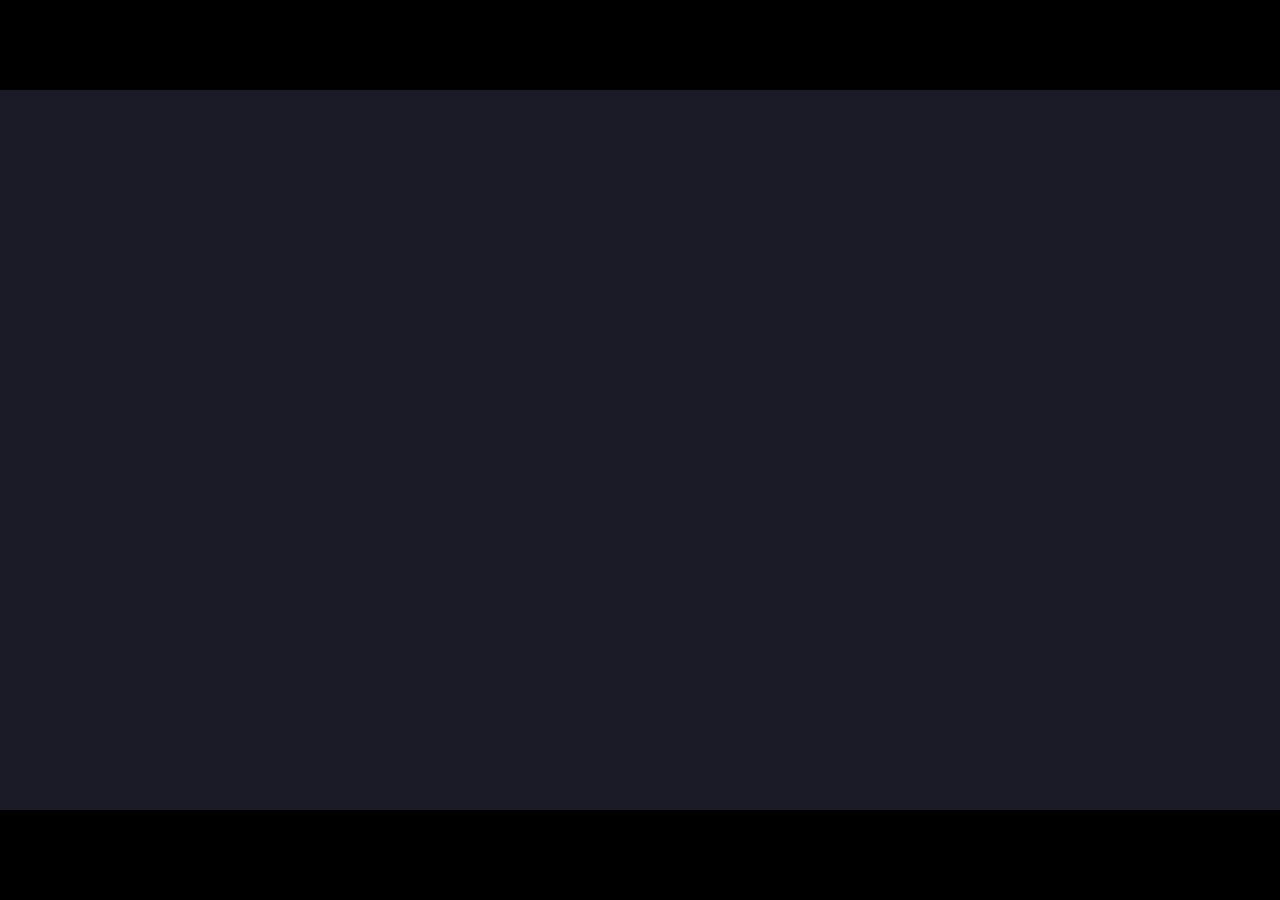
==== docs/presentation-v3/index.html @ f30a3a50 "feat(ppt-v3): slides 1-4 hook section" ====
<!DOCTYPE html>
<html lang="ko">
<head>
<meta charset="UTF-8">
<meta name="viewport" content="width=device-width, initial-scale=1.0">
<title>HOMIE — 사람의 말을 알아듣고 손을 쓰는 협동로봇</title>
<link rel="stylesheet" href="assets/fonts.css">
<link rel="stylesheet" href="assets/base.css">
<link rel="stylesheet" href="assets/animations/animations.css">
<link rel="stylesheet" href="assets/themes/tokyo-night.css">
<link rel="stylesheet" href="assets/overrides.css">
<script src="https://unpkg.com/lucide@0.469.0/dist/umd/lucide.min.js"
        integrity="sha384-hJnF5AwidE18GSWTAGHv3ByzzvfNZ1Tcx5y1UUV3WkauuMCEzBJBMSwSt/PUPXnM"
        crossorigin="anonymous"></script>
</head>
<body class="theme-tokyo-night tpl-presenter-mode-reveal">

<div class="deck">

  <!-- Slide 1 — 표지 -->
  <section class="slide" data-slide="1">
    <header class="slide-head">
      <p class="kicker">DOOSAN ROBOTICS BOOTCAMP · ROKEY · B-2 TEAM</p>
      <h2 class="h2">사람의 말을 알아듣고 손을 쓰는 협동로봇</h2>
    </header>
    <div class="slide-body cover">
      <img class="cover-hero" src="assets/media/cover-hero.png" alt="HOMIE 로봇 시연">
      <div class="cover-meta">
        <p class="name">HOMIE</p>
        <p class="tag">Helping Out! Making It Easy!</p>
        <div class="kw">
          <span class="pill">음성 인식</span>
          <span class="pill">멀티모달 AI</span>
          <span class="pill">ROS 2</span>
          <span class="pill">행동 트리</span>
          <span class="pill">분산 시스템</span>
        </div>
        <div class="cover-tech">
          <img src="https://cdn.simpleicons.org/ros/22A7F0" alt="ROS">
          <img src="https://cdn.simpleicons.org/python/3776AB" alt="Python">
          <img src="https://cdn.simpleicons.org/openai/10A37F" alt="OpenAI">
          <img src="https://cdn.simpleicons.org/docker/2496ED" alt="Docker">
          <img src="https://cdn.simpleicons.org/mysql/4479A1" alt="MySQL">
          <img src="https://cdn.simpleicons.org/pytorch/EE4C2C" alt="PyTorch">
        </div>
      </div>
    </div>
    <aside class="notes">표지. 한 마디 음성으로 작업이 완결되는 시스템.</aside>
  </section>

  <!-- Slide 2 — 시연 영상 -->
  <section class="slide" data-slide="2">
    <header class="slide-head">
      <p class="kicker">SECTION 01 · DEMO</p>
      <h2 class="h2">시연 영상</h2>
    </header>
    <div class="slide-body demo-main">
      <iframe class="demo-video"
        src="https://www.youtube.com/embed/n7uikEVqS7M"
        title="HOMIE 시연 영상"
        allow="accelerometer; autoplay; clipboard-write; encrypted-media; gyroscope; picture-in-picture; web-share"
        referrerpolicy="strict-origin-when-cross-origin"
        allowfullscreen></iframe>
      <div class="flow-vertical">
        <div class="flow-step"><span class="n">01</span><span>"왓썹 호미" 호출어 감지</span></div>
        <div class="flow-step"><span class="n">02</span><span>5초 녹음 → Whisper STT</span></div>
        <div class="flow-step"><span class="n">03</span><span>GPT-4o 명령 분해 → JSON</span></div>
        <div class="flow-step"><span class="n">04</span><span>행동 트리 탐색 → 발견 → 접근</span></div>
        <div class="flow-step"><span class="n">05</span><span>VLM + PCA 잡는 자세 결정</span></div>
        <div class="flow-step"><span class="n">06</span><span>m0609 + RG2 집기 → 완료</span></div>
      </div>
    </div>
    <aside class="notes">영상 재생 전 간단히 6단계 흐름 설명.</aside>
  </section>

  <!-- Slide 3 — 6가지 실제 동작 -->
  <section class="slide" data-slide="3">
    <header class="slide-head">
      <p class="kicker">SECTION 01 · ACTION CATALOG</p>
      <h2 class="h2">6가지 실제 동작 — 사과·후추통 데모</h2>
    </header>
    <div class="slide-body demo-grid">
      <div class="cell"><img src="assets/media/demo-apple-find.gif" alt="사과 탐색"><span class="lbl">Find</span></div>
      <div class="cell"><img src="assets/media/demo-apple-pick.gif" alt="사과 집기"><span class="lbl">Pick</span></div>
      <div class="cell"><img src="assets/media/demo-apple-trash.gif" alt="사과 버리기"><span class="lbl">Trash</span></div>
      <div class="cell"><img src="assets/media/demo-shaker-pick.gif" alt="후추통 집기"><span class="lbl">Pick (shaker)</span></div>
      <div class="cell"><img src="assets/media/demo-shaker-shake.gif" alt="후추통 흔들기"><span class="lbl">Shake</span></div>
      <div class="cell"><img src="assets/media/demo-shaker-pour.gif" alt="후추통 붓기"><span class="lbl">Pour</span></div>
    </div>
    <aside class="notes">GIF 6개. 사과(find/pick/trash) + 후추통(pick/shake/pour).</aside>
  </section>

  <!-- Slide 4 — 핵심 수치 -->
  <section class="slide" data-slide="4">
    <header class="slide-head">
      <p class="kicker">SECTION 01 · KEY METRICS</p>
      <h2 class="h2">2주 만에 완성한 동작 가능한 시스템</h2>
    </header>
    <div class="slide-body metric-grid">
      <div class="metric-card">
        <span class="value">99.0%</span>
        <span class="label">YOLO11s mAP@50</span>
      </div>
      <div class="metric-card">
        <span class="value">96.8%</span>
        <span class="label">F1 Score</span>
      </div>
      <div class="metric-card">
        <span class="value">7</span>
        <span class="label">ROS 2 노드 (통합 후)</span>
      </div>
      <div class="metric-card">
        <span class="value">2주</span>
        <span class="label">설계→구현→시연</span>
      </div>
    </div>
    <aside class="notes">숫자로 먼저 임팩트를 준 뒤 기술 설명으로 넘어간다.</aside>
  </section>
---- docs/presentation-v3/assets/fonts.css ----
/* html-ppt :: shared webfonts */
@import url('https://fonts.googleapis.com/css2?family=Inter:wght@200;300;400;500;600;700;800;900&display=swap');
@import url('https://fonts.googleapis.com/css2?family=Noto+Sans+SC:wght@200;300;400;500;600;700;900&display=swap');
@import url('https://fonts.googleapis.com/css2?family=Noto+Serif+SC:wght@300;400;600;700&display=swap');
@import url('https://fonts.googleapis.com/css2?family=JetBrains+Mono:wght@400;500;700&display=swap');
@import url('https://fonts.googleapis.com/css2?family=Playfair+Display:ital,wght@0,400;0,600;0,800;1,400&display=swap');
@import url('https://fonts.googleapis.com/css2?family=Space+Grotesk:wght@300;400;500;600;700&display=swap');
@import url('https://fonts.googleapis.com/css2?family=IBM+Plex+Mono:wght@300;400;500;700&display=swap');
@import url('https://fonts.googleapis.com/css2?family=Archivo+Black&display=swap');
---- docs/presentation-v3/assets/base.css ----
/* html-ppt :: base.css — reset + shared tokens + layout primitives */
/* Default tokens. Themes in assets/themes/*.css override the :root block. */
:root {
  --bg: #ffffff;
  --bg-soft: #f7f7f8;
  --surface: #ffffff;
  --surface-2: #f2f2f4;
  --border: rgba(0,0,0,.08);
  --border-strong: rgba(0,0,0,.16);
  --text-1: #111216;
  --text-2: #55596a;
  --text-3: #8a8f9e;
  --accent: #3b6cff;
  --accent-2: #7a5cff;
  --accent-3: #ff5c8a;
  --good: #1aaf6c;
  --warn: #f5a524;
  --bad:  #e0445a;
  --grad: linear-gradient(135deg,#3b6cff,#7a5cff 55%,#ff5c8a);
  --grad-soft: linear-gradient(135deg,#eef2ff,#f5ecff 55%,#ffeef5);
  --radius: 18px;
  --radius-sm: 12px;
  --radius-lg: 26px;
  --shadow: 0 10px 30px rgba(18,24,40,.08), 0 2px 6px rgba(18,24,40,.04);
  --shadow-lg: 0 24px 60px rgba(18,24,40,.14), 0 6px 16px rgba(18,24,40,.06);
  --font-sans: 'Inter','Noto Sans SC',-apple-system,BlinkMacSystemFont,Helvetica,Arial,sans-serif;
  --font-serif: 'Playfair Display','Noto Serif SC',Georgia,serif;
  --font-mono: 'JetBrains Mono','IBM Plex Mono',SFMono-Regular,Menlo,monospace;
  --font-display: var(--font-sans);
  --letter-tight: -.03em;
  --letter-normal: -.01em;
  --ease: cubic-bezier(.4,0,.2,1);
}

*,*::before,*::after{box-sizing:border-box}
html,body{margin:0;padding:0;background:var(--bg);color:var(--text-1);
  font-family:var(--font-sans);font-weight:400;line-height:1.6;
  -webkit-font-smoothing:antialiased;-moz-osx-font-smoothing:grayscale;
  letter-spacing:var(--letter-normal)}
img,svg,video{max-width:100%;display:block}
a{color:var(--accent);text-decoration:none}
a:hover{text-decoration:underline}
code,kbd,pre,samp{font-family:var(--font-mono)}

/* ================= SLIDE SYSTEM ================= */
.deck{position:relative;width:100vw;height:100vh;overflow:hidden;background:var(--bg)}
.slide{
  position:absolute;inset:0;
  display:flex;flex-direction:column;justify-content:center;
  padding:72px 96px;
  box-sizing:border-box;
  opacity:0;pointer-events:none;
  transition:opacity .5s var(--ease), transform .5s var(--ease);
  transform:translateX(30px);
  overflow:hidden;
}
.slide.is-active{opacity:1;pointer-events:auto;transform:translateX(0);z-index:2}
.slide.is-prev{transform:translateX(-30px)}

/* single-page standalone (used when a layout file is opened directly) */
body.single .slide{position:relative;width:100vw;height:100vh;opacity:1;transform:none;pointer-events:auto}

/* ================= TYPOGRAPHY ================= */
.eyebrow{font-size:13px;font-weight:500;letter-spacing:.16em;text-transform:uppercase;color:var(--text-3)}
.kicker{font-size:14px;font-weight:600;color:var(--accent);letter-spacing:.08em;text-transform:uppercase}
h1.title,.h1{font-family:var(--font-display);font-size:72px;line-height:1.05;font-weight:800;letter-spacing:var(--letter-tight);margin:0 0 18px;color:var(--text-1)}
h2.title,.h2{font-family:var(--font-display);font-size:54px;line-height:1.1;font-weight:700;letter-spacing:var(--letter-tight);margin:0 0 14px}
h3,.h3{font-size:32px;line-height:1.2;font-weight:600;letter-spacing:var(--letter-normal);margin:0 0 10px}
h4,.h4{font-size:22px;line-height:1.3;font-weight:600;margin:0 0 8px}
.lede{font-size:22px;line-height:1.55;color:var(--text-2);font-weight:300;max-width:62ch}
.dim{color:var(--text-2)}
.dim2{color:var(--text-3)}
.mono{font-family:var(--font-mono)}
.serif{font-family:var(--font-serif)}
.gradient-text{background:var(--grad);-webkit-background-clip:text;background-clip:text;-webkit-text-fill-color:transparent;color:transparent}

/* ================= LAYOUT PRIMITIVES ================= */
.stack>*+*{margin-top:14px}
.row{display:flex;gap:24px;align-items:center}
.row.wrap{flex-wrap:wrap}
.grid{display:grid;gap:24px}
.g2{grid-template-columns:repeat(2,1fr)}
.g3{grid-template-columns:repeat(3,1fr)}
.g4{grid-template-columns:repeat(4,1fr)}
.center{display:flex;align-items:center;justify-content:center;text-align:center}
.fill{flex:1}
.sp-t{padding-top:24px}.sp-b{padding-bottom:24px}
.mt-s{margin-top:8px}.mt-m{margin-top:18px}.mt-l{margin-top:32px}
.mb-s{margin-bottom:8px}.mb-m{margin-bottom:18px}.mb-l{margin-bottom:32px}

/* ================= CARDS ================= */
.card{background:var(--surface);border:1px solid var(--border);border-radius:var(--radius);
  padding:26px 28px;box-shadow:var(--shadow);position:relative;overflow:hidden}
.card-soft{background:var(--surface-2);border:1px solid var(--border)}
.card-outline{background:transparent;border:1.5px solid var(--border-strong);box-shadow:none}
.card-accent{background:var(--surface);border-top:3px solid var(--accent)}
.card-hover{transition:transform .3s var(--ease),box-shadow .3s var(--ease)}
.card-hover:hover{transform:translateY(-4px);box-shadow:var(--shadow-lg)}

.pill{display:inline-block;padding:4px 12px;border-radius:999px;font-size:12px;font-weight:500;
  background:var(--surface-2);color:var(--text-2);border:1px solid var(--border)}
.pill-accent{background:color-mix(in srgb,var(--accent) 12%,transparent);color:var(--accent);border-color:color-mix(in srgb,var(--accent) 28%,transparent)}

/* ================= BARS / DIVIDERS ================= */
.divider{height:1px;background:var(--border);width:100%}
.divider-accent{height:3px;width:72px;background:var(--accent);border-radius:2px}

/* ================= CHROME (header/footer/progress) ================= */
.deck-header{position:absolute;top:24px;left:40px;right:40px;display:flex;align-items:center;justify-content:space-between;
  font-size:12px;color:var(--text-3);letter-spacing:.12em;text-transform:uppercase;z-index:10;pointer-events:none}
.deck-footer{position:absolute;bottom:24px;left:40px;right:40px;display:flex;align-items:center;justify-content:space-between;
  font-size:12px;color:var(--text-3);z-index:10;pointer-events:none}
.slide-number::before{content:attr(data-current)}
.slide-number::after{content:" / " attr(data-total)}
.progress-bar{position:fixed;left:0;right:0;bottom:0;height:3px;background:transparent;z-index:20}
.progress-bar > span{display:block;height:100%;width:0;background:var(--accent);transition:width .3s var(--ease)}

/* ================= PRESENTER / OVERVIEW ================= */
.notes{display:none!important}
.notes-overlay{position:fixed;inset:auto 0 0 0;max-height:42vh;background:rgba(20,22,30,.95);color:#e8ebf4;
  padding:20px 32px;font-size:16px;line-height:1.6;border-top:1px solid rgba(255,255,255,.1);transform:translateY(100%);
  transition:transform .3s var(--ease);z-index:40;overflow:auto;font-family:var(--font-sans)}
.notes-overlay.open{transform:translateY(0)}
.overview{position:fixed;inset:0;background:rgba(10,12,18,.92);backdrop-filter:blur(12px);z-index:50;
  display:none;padding:40px;overflow:auto}
.overview.open{display:grid;grid-template-columns:repeat(4,1fr);gap:20px;align-content:start}
.overview .thumb{background:var(--surface);border:1px solid var(--border);border-radius:12px;
  aspect-ratio:16/9;overflow:hidden;cursor:pointer;position:relative;color:var(--text-1);padding:16px;
  font-size:11px;transition:transform .2s var(--ease)}
.overview .thumb:hover{transform:scale(1.04)}
.overview .thumb .n{position:absolute;top:8px;left:10px;font-weight:700;font-size:14px;color:var(--text-3)}
.overview .thumb .t{position:absolute;bottom:10px;left:14px;right:14px;font-weight:600;color:var(--text-1)}

/* ================= PRESENTER VIEW ================= */
/* Presenter view opens in a separate popup window (S key).
 * All presenter styles are self-contained in the popup HTML generated by runtime.js.
 * The audience window (this file) is NOT affected — it stays as normal deck view.
 * Only the .notes class below is needed to hide speaker notes from audience. */

/* ================= UTILITY ================= */
.hidden{display:none!important}
.nowrap{white-space:nowrap}
.tr{text-align:right}.tc{text-align:center}.tl{text-align:left}
.uppercase{text-transform:uppercase;letter-spacing:.12em}

/* ================= PRINT ================= */
@media print{
  .slide{position:relative;opacity:1!important;transform:none!important;page-break-after:always;height:100vh}
  .deck-header,.deck-footer,.progress-bar,.notes-overlay,.overview{display:none!important}
}
---- docs/presentation-v3/assets/animations/animations.css ----
/* html-ppt :: animations.css
 * Apply by adding class="anim-<name>" or data-anim="<name>".
 * Durations are deliberately snappy; tweak --anim-dur per element.
 */
:root{--anim-dur:.7s;--anim-ease:cubic-bezier(.4,0,.2,1)}

/* ---------- FADE DIRECTIONALS ---------- */
@keyframes kf-fade-up{from{opacity:0;transform:translateY(32px)}to{opacity:1;transform:none}}
@keyframes kf-fade-down{from{opacity:0;transform:translateY(-32px)}to{opacity:1;transform:none}}
@keyframes kf-fade-left{from{opacity:0;transform:translateX(-40px)}to{opacity:1;transform:none}}
@keyframes kf-fade-right{from{opacity:0;transform:translateX(40px)}to{opacity:1;transform:none}}
.anim-fade-up{animation:kf-fade-up var(--anim-dur) var(--anim-ease) both}
.anim-fade-down{animation:kf-fade-down var(--anim-dur) var(--anim-ease) both}
.anim-fade-left{animation:kf-fade-left var(--anim-dur) var(--anim-ease) both}
.anim-fade-right{animation:kf-fade-right var(--anim-dur) var(--anim-ease) both}

/* ---------- RISE / DROP / ZOOM / BLUR / GLITCH ---------- */
@keyframes kf-rise{from{opacity:0;transform:translateY(60px) scale(.97);filter:blur(6px)}to{opacity:1;transform:none;filter:none}}
@keyframes kf-drop{from{opacity:0;transform:translateY(-60px) scale(.97)}to{opacity:1;transform:none}}
@keyframes kf-zoom{0%{opacity:0;transform:scale(.6)}60%{transform:scale(1.04)}100%{opacity:1;transform:scale(1)}}
@keyframes kf-blur{from{opacity:0;filter:blur(18px)}to{opacity:1;filter:none}}
@keyframes kf-glitch{0%{opacity:0;transform:translateX(0);clip-path:inset(0 0 0 0)}
  20%{opacity:1;transform:translateX(-6px);clip-path:inset(20% 0 30% 0)}
  40%{transform:translateX(4px);clip-path:inset(50% 0 10% 0)}
  60%{transform:translateX(-3px);clip-path:inset(10% 0 60% 0)}
  80%{transform:translateX(2px);clip-path:inset(0 0 0 0)}
  100%{opacity:1;transform:none}}
.anim-rise-in{animation:kf-rise .9s var(--anim-ease) both}
.anim-drop-in{animation:kf-drop .8s var(--anim-ease) both}
.anim-zoom-pop{animation:kf-zoom .7s cubic-bezier(.22,1.3,.36,1) both}
.anim-blur-in{animation:kf-blur .8s var(--anim-ease) both}
.anim-glitch-in{animation:kf-glitch .8s steps(5,end) both}

/* ---------- TYPEWRITER ---------- */
.anim-typewriter{display:inline-block;overflow:hidden;white-space:nowrap;border-right:2px solid currentColor;
  width:0;animation:kf-type 2.4s steps(40,end) forwards, kf-caret 1s step-end infinite}
@keyframes kf-type{to{width:100%}}
@keyframes kf-caret{50%{border-color:transparent}}

/* ---------- GLOW / SHIMMER / GRADIENT-FLOW ---------- */
@keyframes kf-neon{0%,100%{text-shadow:0 0 8px var(--accent),0 0 20px var(--accent)}
  50%{text-shadow:0 0 16px var(--accent),0 0 40px var(--accent),0 0 80px var(--accent)}}
.anim-neon-glow{animation:kf-neon 2s ease-in-out infinite}

.anim-shimmer-sweep{position:relative;overflow:hidden}
.anim-shimmer-sweep::after{content:"";position:absolute;inset:0;
  background:linear-gradient(110deg,transparent 40%,rgba(255,255,255,.55) 50%,transparent 60%);
  transform:translateX(-100%);animation:kf-shimmer 2.4s var(--anim-ease) infinite}
@keyframes kf-shimmer{to{transform:translateX(100%)}}

.anim-gradient-flow{background:linear-gradient(90deg,var(--accent),var(--accent-2,var(--accent)),var(--accent-3,var(--accent)),var(--accent));
  background-size:300% 100%;-webkit-background-clip:text;background-clip:text;color:transparent;-webkit-text-fill-color:transparent;
  animation:kf-gradflow 4s linear infinite}
@keyframes kf-gradflow{to{background-position:300% 0}}

/* ---------- STAGGER LIST ---------- */
.anim-stagger-list > *{opacity:0;animation:kf-rise .65s var(--anim-ease) both}
.anim-stagger-list > *:nth-child(1){animation-delay:.05s}
.anim-stagger-list > *:nth-child(2){animation-delay:.15s}
.anim-stagger-list > *:nth-child(3){animation-delay:.25s}
.anim-stagger-list > *:nth-child(4){animation-delay:.35s}
.anim-stagger-list > *:nth-child(5){animation-delay:.45s}
.anim-stagger-list > *:nth-child(6){animation-delay:.55s}
.anim-stagger-list > *:nth-child(7){animation-delay:.65s}
.anim-stagger-list > *:nth-child(8){animation-delay:.75s}
.anim-stagger-list > *:nth-child(n+9){animation-delay:.85s}

/* ---------- COUNTER-UP (JS-driven, marker class only) ---------- */
.counter{font-variant-numeric:tabular-nums}

/* ---------- SVG PATH DRAW ---------- */
.anim-path-draw path,.anim-path-draw line,.anim-path-draw polyline,.anim-path-draw circle,.anim-path-draw rect{
  stroke-dasharray:1000;stroke-dashoffset:1000;animation:kf-draw 2s var(--anim-ease) forwards}
@keyframes kf-draw{to{stroke-dashoffset:0}}

/* ---------- PARALLAX TILT (hover) ---------- */
.anim-parallax-tilt{transform-style:preserve-3d;transition:transform .4s var(--anim-ease)}
.anim-parallax-tilt:hover{transform:perspective(900px) rotateX(6deg) rotateY(-8deg) translateZ(10px)}

/* ---------- CARD FLIP 3D ---------- */
@keyframes kf-flip{from{transform:perspective(1200px) rotateY(-90deg);opacity:0}
  to{transform:perspective(1200px) rotateY(0);opacity:1}}
.anim-card-flip-3d{animation:kf-flip .9s var(--anim-ease) both;transform-style:preserve-3d;backface-visibility:hidden}

/* ---------- CUBE ROTATE 3D ---------- */
@keyframes kf-cube{from{transform:perspective(1200px) rotateX(20deg) rotateY(-90deg) translateZ(-200px);opacity:0}
  to{transform:perspective(1200px) rotateX(0) rotateY(0) translateZ(0);opacity:1}}
.anim-cube-rotate-3d{animation:kf-cube 1s var(--anim-ease) both}

/* ---------- PAGE TURN 3D ---------- */
@keyframes kf-pageturn{from{transform:perspective(1600px) rotateY(-85deg);transform-origin:left center;opacity:0}
  to{transform:perspective(1600px) rotateY(0);opacity:1}}
.anim-page-turn-3d{animation:kf-pageturn 1s var(--anim-ease) both;transform-origin:left center}

/* ---------- PERSPECTIVE ZOOM ---------- */
@keyframes kf-pzoom{from{opacity:0;transform:perspective(1400px) translateZ(-400px) rotateX(12deg)}
  to{opacity:1;transform:none}}
.anim-perspective-zoom{animation:kf-pzoom 1s var(--anim-ease) both}

/* ---------- MARQUEE SCROLL ---------- */
.anim-marquee-scroll{display:flex;gap:48px;white-space:nowrap;animation:kf-marquee 20s linear infinite}
@keyframes kf-marquee{from{transform:translateX(0)}to{transform:translateX(-50%)}}

/* ---------- KEN BURNS ---------- */
@keyframes kf-kenburns{0%{transform:scale(1) translate(0,0)}100%{transform:scale(1.15) translate(-2%,-1%)}}
.anim-kenburns{animation:kf-kenburns 14s ease-in-out infinite alternate}

/* ---------- CONFETTI BURST (pseudo — pure CSS sparkles) ---------- */
.anim-confetti-burst{position:relative}
.anim-confetti-burst::before,.anim-confetti-burst::after{
  content:"";position:absolute;top:50%;left:50%;width:8px;height:8px;border-radius:50%;
  background:var(--accent);box-shadow:
    20px -30px 0 var(--accent-2,var(--accent)),-25px -20px 0 var(--accent-3,var(--accent)),
    30px 20px 0 var(--good,#1aaf6c),-30px 25px 0 var(--warn,#f5a524),
    40px -10px 0 var(--bad,#e0445a),-45px 0 0 var(--accent),
    10px 40px 0 var(--accent-2,var(--accent)),-15px -40px 0 var(--accent-3,var(--accent));
  opacity:0;animation:kf-confetti 1.2s var(--anim-ease) forwards}
.anim-confetti-burst::after{animation-delay:.15s;transform:rotate(45deg)}
@keyframes kf-confetti{0%{opacity:0;transform:scale(.2)}30%{opacity:1}100%{opacity:0;transform:scale(2.2)}}

/* ---------- SPOTLIGHT ---------- */
@keyframes kf-spot{0%{clip-path:circle(0% at 50% 50%)}100%{clip-path:circle(140% at 50% 50%)}}
.anim-spotlight{animation:kf-spot 1.1s var(--anim-ease) both}

/* ---------- MORPH SHAPE (SVG) ---------- */
.anim-morph-shape path{animation:kf-morph 6s ease-in-out infinite alternate}
@keyframes kf-morph{0%{d:path("M60,120 Q120,20 180,120 T300,120")}
  100%{d:path("M60,120 Q120,220 180,120 T300,120")}}

/* ---------- RIPPLE REVEAL ---------- */
@keyframes kf-ripple{0%{clip-path:circle(0% at 20% 80%);opacity:.4}
  100%{clip-path:circle(160% at 20% 80%);opacity:1}}
.anim-ripple-reveal{animation:kf-ripple 1.2s var(--anim-ease) both}

/* reduced motion */
@media (prefers-reduced-motion: reduce){
  [class*="anim-"]{animation:none!important;transition:none!important}
}
---- docs/presentation-v3/assets/themes/tokyo-night.css ----
/* theme: tokyo-night */
:root{
  --bg:#1a1b26;--bg-soft:#16161e;--surface:#24283b;--surface-2:#2f334d;
  --border:rgba(192,202,245,.12);--border-strong:rgba(192,202,245,.24);
  --text-1:#c0caf5;--text-2:#a9b1d6;--text-3:#565f89;
  --accent:#7aa2f7;--accent-2:#bb9af7;--accent-3:#7dcfff;
  --good:#9ece6a;--warn:#e0af68;--bad:#f7768e;
  --grad:linear-gradient(135deg,#7aa2f7,#bb9af7 55%,#f7768e);
  --grad-soft:linear-gradient(135deg,#24283b,#2f334d);
  --radius:12px;--radius-sm:8px;--radius-lg:20px;
  --shadow:0 10px 30px rgba(0,0,0,.45);
  --shadow-lg:0 24px 62px rgba(0,0,0,.6);
  --font-sans:'Inter','Noto Sans SC',sans-serif;
}
---- docs/presentation-v3/assets/overrides.css ----
/* cobot2 PPT v3 — overrides.css
 * Priority: base.css → tokyo-night.css → overrides.css
 */

/* ===== 16:9 STRICT ===== */
html, body {
  background: #000;
  margin: 0; width: 100vw; height: 100vh; overflow: hidden;
}
.deck {
  width: min(100vw, calc(100vh * 16 / 9)) !important;
  height: min(100vh, calc(100vw * 9 / 16)) !important;
  position: absolute !important;
  inset: 0 !important;
  margin: auto !important;
  background: var(--bg);
  container-type: size;
  container-name: deck;
  overflow: hidden;
}
.slide {
  padding: 4cqh 5cqw;
  display: grid !important;
  grid-template-rows: auto 1fr;
  row-gap: 2.5cqh;
  font-size: clamp(18px, 1.5cqw, 22px);
  box-sizing: border-box;
}

/* ===== SLIDE HEAD ===== */
.slide-head .kicker {
  font-size: clamp(10px, 1.0cqw, 13px);
  letter-spacing: .14em;
  text-transform: uppercase;
  color: var(--text-3);
  margin: 0 0 0.4cqh;
}
.slide-head .h2 {
  font-size: clamp(22px, 3.0cqw, 42px);
  font-weight: 700;
  line-height: 1.15;
  margin: 0;
  color: var(--text-1);
}

/* ===== SLIDE 1: COVER ===== */
.cover {
  display: grid;
  grid-template-columns: 55% 1fr;
  column-gap: 4cqw;
  align-items: center;
}
.cover-hero { width: 100%; height: 100%; object-fit: contain; border-radius: 12px; }
.cover-meta { display: flex; flex-direction: column; gap: 1.8cqh; }
.cover-meta .name {
  font-size: clamp(28px, 5cqw, 72px);
  font-weight: 800;
  background: var(--grad);
  -webkit-background-clip: text; background-clip: text;
  -webkit-text-fill-color: transparent;
  margin: 0;
}
.cover-meta .tag { font-size: clamp(18px, 1.6cqw, 22px); color: var(--text-2); margin: 0; }
.cover-meta .kw { display: flex; flex-wrap: wrap; gap: 0.5cqw; }
.cover-meta .kw .pill { font-size: clamp(11px, 1.1cqw, 14px); }
.cover-tech { display: flex; gap: 1.4cqw; align-items: center; }
.cover-tech img { width: clamp(28px, 3.2cqw, 44px); height: clamp(28px, 3.2cqw, 44px); object-fit: contain; }

/* ===== SLIDE 2: DEMO VIDEO ===== */
.demo-main {
  display: grid;
  grid-template-columns: 60% 1fr;
  column-gap: 3cqw;
  align-items: start;
}
.demo-video { width: 100%; aspect-ratio: 16/9; border: none; border-radius: 10px; }
.flow-vertical { display: flex; flex-direction: column; gap: 1.2cqh; }
.flow-step {
  display: flex; gap: 1cqw; align-items: flex-start;
  font-size: clamp(13px, 1.3cqw, 17px);
  line-height: 1.4;
}
.flow-step .n {
  font-family: var(--font-mono);
  font-size: clamp(11px, 1.1cqw, 14px);
  color: var(--accent);
  font-weight: 700;
  flex-shrink: 0; padding-top: 0.1em;
}

/* ===== SLIDE 3: GIF DEMO GRID ===== */
.demo-grid {
  display: grid;
  grid-template-columns: repeat(3, 1fr);
  grid-template-rows: repeat(2, 1fr);
  gap: 1.5cqw;
}
.demo-grid .cell { position: relative; border-radius: 8px; overflow: hidden; }
.demo-grid .cell img { width: 100%; height: 100%; object-fit: cover; display: block; }
.demo-grid .cell .lbl {
  position: absolute; bottom: 0; left: 0; right: 0;
  background: rgba(0,0,0,.55); backdrop-filter: blur(4px);
  text-align: center; padding: 0.4cqh 0;
  font-size: clamp(11px, 1.1cqw, 14px); font-weight: 600;
  color: #fff;
}

/* ===== SLIDE 4: METRICS ===== */
.metric-grid {
  display: grid;
  grid-template-columns: repeat(4, 1fr);
  gap: 2cqw;
  align-items: center;
}
.metric-card {
  background: var(--surface); border: 1px solid var(--border);
  border-top: 3px solid var(--accent);
  border-radius: 14px; padding: 2.5cqh 2cqw;
  display: flex; flex-direction: column; gap: 0.8cqh;
}
.metric-card .value {
  font-size: clamp(28px, 3.8cqw, 52px);
  font-weight: 800; line-height: 1;
  color: var(--accent);
}
.metric-card .label {
  font-size: clamp(12px, 1.2cqw, 16px);
  color: var(--text-2); font-weight: 500;
}

/* ===== SLIDE 5: PROBLEM DEFINITION ===== */
.problem-grid {
  display: grid; grid-template-columns: 1fr 1fr; column-gap: 3cqw;
  align-items: start;
}
.problem-grid img { width: 100%; border-radius: 8px; }
.problem-grid .caption {
  margin-top: 1cqh;
  font-size: clamp(13px, 1.3cqw, 17px); color: var(--text-2);
}
.problem-grid b { color: var(--text-1); }

/* ===== SLIDES 6,7,8: DIAGRAM IFRAME ===== */
.diagram-frame { width: 100%; height: 100%; border: none; border-radius: 8px; }

/* ===== SLIDE 9: TECH STACK ===== */
.tech-stack-grid {
  display: grid; grid-template-columns: repeat(2, 1fr); gap: 2cqw;
}
.tech-cat {
  background: var(--surface); border: 1px solid var(--border);
  border-radius: 12px; padding: 2cqh 2.2cqw;
}
.tech-cat h4 {
  font-size: clamp(13px, 1.3cqw, 17px);
  font-weight: 700; color: var(--accent);
  text-transform: uppercase; letter-spacing: .1em;
  margin: 0 0 1.2cqh;
  display: flex; align-items: center; gap: 0.5cqw;
}
.tech-items { display: flex; flex-wrap: wrap; gap: 0.8cqw; align-items: center; }
.tech-item {
  display: flex; align-items: center; gap: 0.5cqw;
  font-size: clamp(12px, 1.2cqw, 16px); color: var(--text-1);
}
.tech-item img { width: clamp(18px, 2cqw, 26px); height: clamp(18px, 2cqw, 26px); object-fit: contain; }

/* ===== SLIDES 10,11,13: TWO COLUMN ===== */
.two-col {
  display: grid; grid-template-columns: 48% 1fr; column-gap: 3cqw; align-items: start;
}
.two-col img { width: 100%; border-radius: 8px; object-fit: contain; }

/* ===== SLIDE 10: STT PIPELINE ===== */
.pipeline-steps { display: flex; flex-direction: column; gap: 1.2cqh; }
.pipeline-step {
  display: flex; gap: 1.2cqw; align-items: flex-start;
  background: var(--surface-2); border-radius: 8px; padding: 1cqh 1.4cqw;
}
.pipeline-step .icon { flex-shrink: 0; color: var(--accent); width: clamp(16px,1.6cqw,22px); height: clamp(16px,1.6cqw,22px); }
.pipeline-step .text .title { font-size: clamp(13px, 1.3cqw, 17px); font-weight: 600; }
.pipeline-step .text .sub { font-size: clamp(11px, 1.1cqw, 13px); color: var(--text-2); margin-top: .3cqh; }

/* ===== SLIDE 11: BT ===== */
.bt-steps { display: flex; flex-direction: column; gap: 1cqh; }
.bt-step {
  border-left: 3px solid var(--accent);
  padding: 0.8cqh 1.2cqw;
  background: var(--surface-2); border-radius: 0 8px 8px 0;
}
.bt-step .title { font-size: clamp(13px, 1.3cqw, 17px); font-weight: 600; }
.bt-step .sub { font-size: clamp(11px, 1.1cqw, 13px); color: var(--text-2); margin-top: .2cqh; }
.bt-viewer img { width: 100%; border-radius: 8px; }

/* ===== SLIDES 12-14: GRASP STEPS ===== */
.grasp-steps { display: flex; flex-direction: column; gap: 1cqh; }
.grasp-step {
  display: flex; gap: 1cqw; align-items: flex-start;
  padding: 0.9cqh 1.2cqw;
  background: var(--surface); border: 1px solid var(--border); border-radius: 8px;
}
.grasp-step .num {
  font-family: var(--font-mono); font-size: clamp(11px, 1.1cqw, 13px);
  color: var(--accent-2); font-weight: 700; flex-shrink: 0;
}
.grasp-step .body .t { font-size: clamp(13px, 1.3cqw, 17px); font-weight: 600; }
.grasp-step .body .s { font-size: clamp(11px, 1.05cqw, 13px); color: var(--text-2); margin-top: .2cqh; }

/* ===== SLIDE 15: HAND-EYE ===== */
.handeye {
  display: grid; grid-template-columns: 44% 1fr; column-gap: 3cqw; align-items: center;
}
.handeye img { width: 100%; border-radius: 8px; }
.matrix-block {
  background: #0d1117; border: 1px solid rgba(255,255,255,.1);
  border-radius: 10px; padding: 1.5cqh 2cqw;
  font-family: var(--font-mono); font-size: clamp(13px, 1.3cqw, 16px);
  line-height: 1.8; color: #e6edf3;
}
.matrix-block .comment { color: #8b949e; }

/* ===== SLIDE 16: FIXED SEQUENCE ===== */
.seq-layout {
  display: grid; grid-template-columns: 48% 1fr; column-gap: 3cqw; align-items: start;
}
.seq-list { display: flex; flex-direction: column; gap: 0.9cqh; }
.seq-item {
  display: flex; gap: 1cqw; align-items: center;
  background: var(--surface-2); border-radius: 8px; padding: 0.9cqh 1.2cqw;
  font-size: clamp(13px, 1.3cqw, 17px);
}
.seq-item .icon { color: var(--accent); flex-shrink: 0; width: clamp(16px,1.6cqw,22px); height: clamp(16px,1.6cqw,22px); }
.seq-gifs { display: grid; grid-template-rows: 1fr 1fr; gap: 1.2cqh; }
.seq-gifs img { width: 100%; border-radius: 8px; object-fit: cover; }

/* ===== SLIDE 17: SAFETY + DB ===== */
.safety-db {
  display: grid; grid-template-columns: 1fr 1fr; column-gap: 3cqw; align-items: start;
}
.estop-steps { display: flex; flex-direction: column; gap: 0.8cqh; margin-bottom: 1.5cqh; }
.estop-step {
  display: flex; gap: 0.8cqw; align-items: center;
  font-size: clamp(13px, 1.3cqw, 17px);
  border-left: 3px solid var(--bad); padding-left: 1cqw;
}
.estop-step .n { font-family: var(--font-mono); color: var(--bad); font-weight: 700; flex-shrink: 0; }

/* ===== SLIDE 18: YOLO + REFACTOR ===== */
.dual-col {
  display: grid; grid-template-columns: 1fr 1fr; column-gap: 3cqw; align-items: start;
}
.dual-col img { width: 100%; border-radius: 8px; }
.refactor-compare { display: flex; flex-direction: column; gap: 1cqh; }
.refactor-row {
  display: flex; align-items: center; gap: 1.5cqw;
  font-size: clamp(13px, 1.3cqw, 17px);
}
.refactor-row .badge {
  font-size: clamp(11px, 1.1cqw, 13px); font-weight: 700;
  padding: 0.2cqh 0.8cqw; border-radius: 6px;
  flex-shrink: 0;
}
.badge-before { background: color-mix(in srgb, var(--bad) 15%, transparent); color: var(--bad); }
.badge-after  { background: color-mix(in srgb, var(--good) 15%, transparent); color: var(--good); }

/* ===== SLIDE 19: CHALLENGES ===== */
.challenge-grid {
  display: grid; grid-template-columns: repeat(2, 1fr); gap: 2cqw;
}
.challenge-card {
  background: var(--surface); border: 1px solid var(--border);
  border-radius: 12px; padding: 2cqh 2cqw;
  display: flex; flex-direction: column; gap: 0.8cqh;
}
.challenge-card .tag-bad {
  display: inline-block; font-size: clamp(10px, 1.0cqw, 12px); font-weight: 700;
  padding: 0.2cqh 0.7cqw; border-radius: 4px;
  background: color-mix(in srgb, var(--bad) 15%, transparent); color: var(--bad);
  text-transform: uppercase; letter-spacing: .06em;
}
.challenge-card h4 { font-size: clamp(14px, 1.4cqw, 18px); font-weight: 700; margin: 0; }
.challenge-card .prob { font-size: clamp(12px, 1.2cqw, 15px); color: var(--text-2); }
.challenge-card .sol {
  font-size: clamp(12px, 1.2cqw, 15px); color: var(--good);
  display: flex; gap: 0.4cqw; align-items: flex-start;
}

/* ===== SLIDE 20: CLOSE ===== */
.closing {
  display: flex; flex-direction: column; align-items: center;
  justify-content: center; gap: 2.5cqh; text-align: center; height: 100%;
}
.closing .big { font-size: clamp(28px, 4.5cqw, 60px); font-weight: 800; }
.closing .lessons { display: flex; flex-direction: column; gap: 1cqh; text-align: left; width: 60%; }
.closing .lesson-item {
  display: flex; gap: 1cqw; align-items: flex-start;
  font-size: clamp(14px, 1.4cqw, 18px);
}
.closing .lesson-num { font-family: var(--font-mono); color: var(--accent); font-weight: 700; flex-shrink: 0; }
.closing .links { display: flex; gap: 2cqw; align-items: center; }
.closing .links img { width: clamp(22px, 2.5cqw, 32px); opacity: .7; }

/* ===== PROGRESS BAR ===== */
.progress-bar > span { background: var(--accent); }
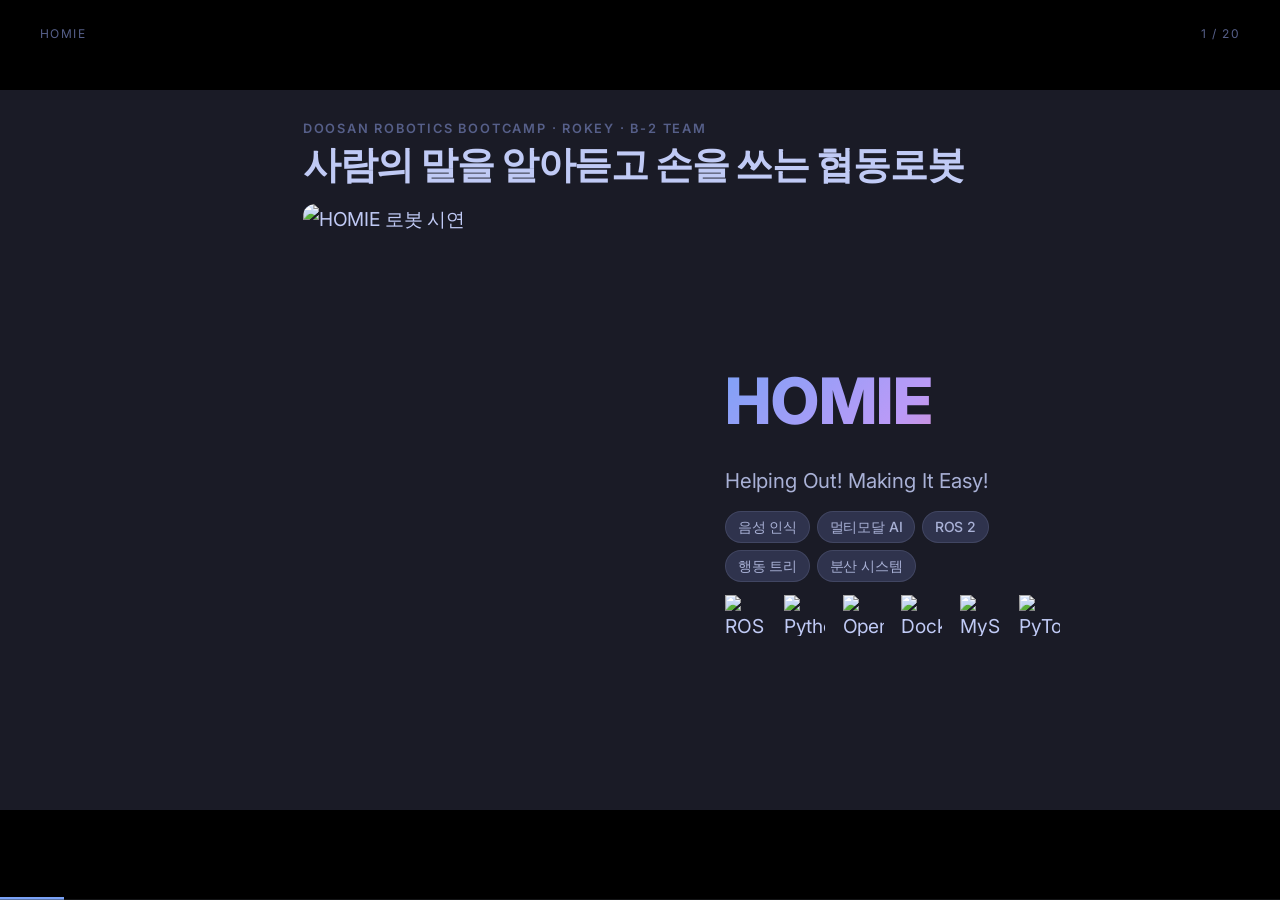
==== commit d8d5cf7a: "feat(ppt-v3): slides 17-20 engineering depth and close — complete deck Co-Authored-By: Claude Sonnet" ====
--- a/docs/presentation-v3/index.html
+++ b/docs/presentation-v3/index.html
@@ -116,3 +116,467 @@
     </div>
     <aside class="notes">숫자로 먼저 임팩트를 준 뒤 기술 설명으로 넘어간다.</aside>
   </section>
+
+  <!-- Slide 5 — 문제 정의 -->
+  <section class="slide" data-slide="5">
+    <header class="slide-head">
+      <p class="kicker">SECTION 02 · PROBLEM DEFINITION</p>
+      <h2 class="h2">왜 음성 인터페이스가 필요한가</h2>
+    </header>
+    <div class="slide-body problem-grid">
+      <div>
+        <img src="assets/media/social-background.png" alt="사회적 배경">
+        <p class="caption"><b>고령화·1인 가구</b> 증가 — 단순 반복 작업 자동화 수요 급증</p>
+      </div>
+      <div>
+        <img src="assets/media/market-trend.png" alt="시장 트렌드">
+        <p class="caption"><b>협동로봇 시장</b> 연평균 30%+ 성장 — 음성 UX 가 진입 장벽 낮춤</p>
+      </div>
+    </div>
+    <aside class="notes">배경 슬라이드. 간결하게 1장으로 마무리.</aside>
+  </section>
+
+  <!-- Slide 6 — 시스템 아키텍처 -->
+  <section class="slide" data-slide="6">
+    <header class="slide-head">
+      <p class="kicker">SECTION 02 · SYSTEM ARCHITECTURE</p>
+      <h2 class="h2">두 PC, 한 명령 — 책임 분리 구조</h2>
+    </header>
+    <div class="slide-body" style="height:100%;">
+      <iframe class="diagram-frame" src="diagrams/arch-system.html" title="시스템 아키텍처"></iframe>
+    </div>
+    <aside class="notes">sub1(음성/UI) ↔ CycloneDDS LAN ↔ main(로봇). 토픽/액션/서비스 색상 구분.</aside>
+  </section>
+
+  <!-- Slide 7 — 노드 아키텍처 -->
+  <section class="slide" data-slide="7">
+    <header class="slide-head">
+      <p class="kicker">SECTION 02 · NODE ARCHITECTURE</p>
+      <h2 class="h2">노드 7개 · 단일 책임 원칙</h2>
+    </header>
+    <div class="slide-body" style="height:100%;">
+      <iframe class="diagram-frame" src="diagrams/arch-nodes.html" title="노드 아키텍처"></iframe>
+    </div>
+    <aside class="notes">7노드 각 책임 + 인터페이스. 14노드에서 R1 통합 결과.</aside>
+  </section>
+
+  <!-- Slide 8 — 전체 워크플로우 -->
+  <section class="slide" data-slide="8">
+    <header class="slide-head">
+      <p class="kicker">SECTION 02 · FULL WORKFLOW</p>
+      <h2 class="h2">발화부터 파지까지 — 단계별 흐름</h2>
+    </header>
+    <div class="slide-body" style="height:100%;">
+      <iframe class="diagram-frame" src="diagrams/arch-workflow.html" title="전체 워크플로우"></iframe>
+    </div>
+    <aside class="notes">8단계 swimlane. 동적 파지 분기 포함.</aside>
+  </section>
+
+  <!-- Slide 9 — 기술 스택 -->
+  <section class="slide" data-slide="9">
+    <header class="slide-head">
+      <p class="kicker">SECTION 02 · TECH STACK</p>
+      <h2 class="h2">네 카테고리, 한 페이지 — 핵심 기술 스택</h2>
+    </header>
+    <div class="slide-body tech-stack-grid">
+      <div class="tech-cat">
+        <h4><i data-lucide="cpu"></i> HARDWARE</h4>
+        <div class="tech-items">
+          <span class="tech-item">Doosan m0609</span>
+          <span class="tech-item">OnRobot RG2</span>
+          <span class="tech-item">RealSense D435</span>
+        </div>
+      </div>
+      <div class="tech-cat">
+        <h4><i data-lucide="brain"></i> AI</h4>
+        <div class="tech-items">
+          <span class="tech-item"><img src="https://cdn.simpleicons.org/pytorch/EE4C2C" alt="">YOLO11s</span>
+          <span class="tech-item"><img src="https://cdn.simpleicons.org/openai/10A37F" alt="">GPT-4o</span>
+          <span class="tech-item">Whisper</span>
+          <span class="tech-item">openWakeWord</span>
+        </div>
+      </div>
+      <div class="tech-cat">
+        <h4><i data-lucide="network"></i> MIDDLEWARE</h4>
+        <div class="tech-items">
+          <span class="tech-item"><img src="https://cdn.simpleicons.org/ros/22A7F0" alt="">ROS 2</span>
+          <span class="tech-item">BehaviorTree.CPP</span>
+          <span class="tech-item">CycloneDDS</span>
+          <span class="tech-item"><img src="https://cdn.simpleicons.org/docker/2496ED" alt="">Docker</span>
+        </div>
+      </div>
+      <div class="tech-cat">
+        <h4><i data-lucide="code-2"></i> DEV</h4>
+        <div class="tech-items">
+          <span class="tech-item"><img src="https://cdn.simpleicons.org/python/3776AB" alt="">Python</span>
+          <span class="tech-item">C++</span>
+          <span class="tech-item"><img src="https://cdn.simpleicons.org/mysql/4479A1" alt="">MySQL</span>
+          <span class="tech-item"><img src="https://cdn.simpleicons.org/fastapi/009688" alt="">FastAPI</span>
+        </div>
+      </div>
+    </div>
+    <aside class="notes">4카테고리. simpleicons + Lucide 혼용.</aside>
+  </section>
+
+  <!-- Slide 10 — 음성 파이프라인 -->
+  <section class="slide" data-slide="10">
+    <header class="slide-head">
+      <p class="kicker">SECTION 02 · VOICE PIPELINE</p>
+      <h2 class="h2">발화에서 JSON 명령까지 — 6초 흐름</h2>
+    </header>
+    <div class="slide-body two-col">
+      <div class="pipeline-steps">
+        <div class="pipeline-step">
+          <i data-lucide="mic" class="icon"></i>
+          <div class="text"><div class="title">호출어 감지</div><div class="sub">openwakeword · wassup_homie.onnx</div></div>
+        </div>
+        <div class="pipeline-step">
+          <i data-lucide="radio" class="icon"></i>
+          <div class="text"><div class="title">5초 녹음</div><div class="sub">PyAudio → WAV bytes</div></div>
+        </div>
+        <div class="pipeline-step">
+          <i data-lucide="message-circle" class="icon"></i>
+          <div class="text"><div class="title">Whisper STT</div><div class="sub">한국어 전사 · medium 모델</div></div>
+        </div>
+        <div class="pipeline-step">
+          <i data-lucide="bot" class="icon"></i>
+          <div class="text"><div class="title">GPT-4o 정련</div><div class="sub">pick/place/pour 중 단일 액션 카탈로그로 정규화</div></div>
+        </div>
+        <div class="pipeline-step">
+          <i data-lucide="send" class="icon"></i>
+          <div class="text"><div class="title">/voice_command 발행</div><div class="sub">JSON 배열 → bt_manager 수신</div></div>
+        </div>
+      </div>
+      <img src="assets/media/stt-prompt-rule.png" alt="프롬프트 규칙">
+    </div>
+    <aside class="notes">5단계 파이프라인. 프롬프트 규칙이 핵심 — 카탈로그 외 명령은 거부.</aside>
+  </section>
+
+  <!-- Slide 11 — BT 오케스트레이션 -->
+  <section class="slide" data-slide="11">
+    <header class="slide-head">
+      <p class="kicker">SECTION 02 · BEHAVIOR TREE</p>
+      <h2 class="h2">한 명령이 여러 단계로 — BehaviorTree.CPP v3</h2>
+    </header>
+    <div class="slide-body two-col">
+      <div class="bt-steps">
+        <div class="bt-step">
+          <div class="title">PopNextTask</div>
+          <div class="sub">JSON 큐에서 다음 액션 꺼내기 · 드레인 후 reset 자동 emit</div>
+        </div>
+        <div class="bt-step">
+          <div class="title">IsTargetRequired?</div>
+          <div class="sub">물체 탐색 필요 여부 분기</div>
+        </div>
+        <div class="bt-step">
+          <div class="title">SearchLogic (Fallback)</div>
+          <div class="sub">IsTargetLocated → detect_in_place → finding · 변칙 대응</div>
+        </div>
+        <div class="bt-step">
+          <div class="title">ExecutePythonAction</div>
+          <div class="sub">execute_command 액션 서버 호출 → executer 실행</div>
+        </div>
+      </div>
+      <div class="bt-viewer">
+        <img src="assets/media/bt-groot-viewer.png" alt="Groot 2 BT 뷰어">
+        <p style="font-size:clamp(10px,1.0cqw,13px);color:var(--text-3);margin-top:.5cqh;">Groot 2 · KeepRunningUntilFailure → SearchLogic Fallback</p>
+      </div>
+    </div>
+    <aside class="notes">Groot 2 스크린샷 보여주며 BT 구조 설명.</aside>
+  </section>
+
+  <!-- Slide 12 — 동적 파지 ① 탐색 -->
+  <section class="slide" data-slide="12">
+    <header class="slide-head">
+      <p class="kicker">SECTION 02 · DYNAMIC GRASP · 1/3</p>
+      <h2 class="h2">1차 탐색 — YOLO 로 목표 물체 발견</h2>
+    </header>
+    <div class="slide-body two-col">
+      <div class="grasp-steps">
+        <div class="grasp-step">
+          <span class="num">01</span>
+          <div class="body"><div class="t">1차 탐색 위치로 이동</div><div class="s">사전 정의 관찰 자세로 movel</div></div>
+        </div>
+        <div class="grasp-step">
+          <span class="num">02</span>
+          <div class="body"><div class="t">YOLO11s 탐지</div><div class="s">7 클래스 (사과·바나나·후추통 등) 실시간 detect</div></div>
+        </div>
+        <div class="grasp-step">
+          <span class="num">03</span>
+          <div class="body"><div class="t">depth 기반 3D 위치 추정</div><div class="s">RealSense D435 depth + 카메라 내부 파라미터 → 3D 좌표</div></div>
+        </div>
+        <div class="grasp-step">
+          <span class="num">04</span>
+          <div class="body"><div class="t">물체 근처로 이동 (approach)</div><div class="s">base_pose 오프셋만큼 movel → 2차 탐색 시야 확보</div></div>
+        </div>
+      </div>
+      <img src="assets/media/vision-yolo-result.png" alt="YOLO 탐지 결과">
+    </div>
+    <aside class="notes">1차 탐색은 빠른 위치 추정용. depth 오차가 있으므로 2차 근접 재탐지가 핵심.</aside>
+  </section>
+
+  <!-- Slide 13 — 동적 파지 ② 근접 재탐지 -->
+  <section class="slide" data-slide="13">
+    <header class="slide-head">
+      <p class="kicker">SECTION 02 · DYNAMIC GRASP · 2/3</p>
+      <h2 class="h2">2차 근접 재탐지 — VLM ROI 로 depth 오차 예방</h2>
+    </header>
+    <div class="slide-body two-col">
+      <div class="grasp-steps">
+        <div class="grasp-step">
+          <span class="num">05</span>
+          <div class="body"><div class="t">2차 탐색 위치로 이동</div><div class="s">물체에 더 가까운 관찰 자세 — depth 오차 최소화</div></div>
+        </div>
+        <div class="grasp-step">
+          <span class="num">06</span>
+          <div class="body"><div class="t">YOLO 재탐지</div><div class="s">근접 위치에서 bbox 재획득</div></div>
+        </div>
+        <div class="grasp-step">
+          <span class="num">07</span>
+          <div class="body"><div class="t">VLM ROI 요청 (GPT-4o)</div><div class="s">이미지 crop 전송 → "잡기 가장 좋은 부위" 좌표 반환</div></div>
+        </div>
+        <div class="grasp-step">
+          <span class="num">08</span>
+          <div class="body"><div class="t">ROI × 1.5 포인트클라우드 추출</div><div class="s">VLM 반환 ROI 를 1.5배 확장 → depth cloud 필터링</div></div>
+        </div>
+      </div>
+      <img src="assets/media/vision-workflow.png" alt="비전 워크플로우">
+    </div>
+    <aside class="notes">VLM 이 잡는 부위를 지정한다는 게 핵심. ROI×1.5 로 손가락 충돌 여유 확보.</aside>
+  </section>
+
+  <!-- Slide 14 — 동적 파지 ③ PCA 접근 계산 -->
+  <section class="slide" data-slide="14">
+    <header class="slide-head">
+      <p class="kicker">SECTION 02 · DYNAMIC GRASP · 3/3</p>
+      <h2 class="h2">포인트클라우드 PCA — 물체 형상으로 그리퍼 자세 결정</h2>
+    </header>
+    <div class="slide-body two-col">
+      <div class="grasp-steps">
+        <div class="grasp-step">
+          <span class="num">09</span>
+          <div class="body"><div class="t">포인트클라우드 분포 분석 (PCA)</div><div class="s">주성분 분석으로 물체 주축·단축 계산</div></div>
+        </div>
+        <div class="grasp-step">
+          <span class="num">10</span>
+          <div class="body"><div class="t">형상별 접근 전략 분기</div><div class="s">평면(접시) → 반경 방향 / 원통(후추통) → 장축 수직</div></div>
+        </div>
+        <div class="grasp-step">
+          <span class="num">11</span>
+          <div class="body"><div class="t">그리퍼 자세 &amp; 접근 벡터 산출</div><div class="s">T_gripper2camera(4×4) 핸드아이 변환 → 베이스 좌표</div></div>
+        </div>
+        <div class="grasp-step">
+          <span class="num">12</span>
+          <div class="body"><div class="t">2차 위치에서 출발 → GRIP</div><div class="s">movel 접근 → RG2 width 제어 → 파지 완료</div></div>
+        </div>
+      </div>
+      <svg viewBox="0 0 300 220" xmlns="http://www.w3.org/2000/svg" style="width:100%;border-radius:8px;background:#0d1117;">
+        <text x="150" y="22" text-anchor="middle" fill="#a9b1d6" font-size="13" font-family="monospace">Point Cloud + PCA</text>
+        <ellipse cx="150" cy="120" rx="90" ry="40" fill="none" stroke="#3d59a1" stroke-width="1" stroke-dasharray="4"/>
+        <g fill="#7aa2f7" opacity=".7">
+          <circle cx="120" cy="110" r="3"/><circle cx="135" cy="105" r="3"/>
+          <circle cx="150" cy="100" r="3"/><circle cx="165" cy="105" r="3"/>
+          <circle cx="180" cy="110" r="3"/><circle cx="125" cy="120" r="3"/>
+          <circle cx="140" cy="115" r="3"/><circle cx="155" cy="115" r="3"/>
+          <circle cx="170" cy="120" r="3"/><circle cx="130" cy="130" r="3"/>
+          <circle cx="145" cy="125" r="3"/><circle cx="160" cy="128" r="3"/>
+          <circle cx="175" cy="130" r="3"/>
+        </g>
+        <line x1="70" y1="115" x2="230" y2="115" stroke="#f7768e" stroke-width="2.5" marker-end="url(#arr-r)"/>
+        <text x="232" y="119" fill="#f7768e" font-size="11" font-family="monospace">PC1</text>
+        <line x1="150" y1="165" x2="150" y2="70" stroke="#9ece6a" stroke-width="2.5" marker-end="url(#arr-g)"/>
+        <text x="154" y="68" fill="#9ece6a" font-size="11" font-family="monospace">PC2</text>
+        <rect x="108" y="48" width="12" height="18" rx="2" fill="#bb9af7" opacity=".8"/>
+        <rect x="122" y="48" width="12" height="18" rx="2" fill="#bb9af7" opacity=".8"/>
+        <text x="136" y="44" fill="#bb9af7" font-size="10" font-family="monospace">gripper</text>
+        <defs>
+          <marker id="arr-r" markerWidth="6" markerHeight="6" refX="5" refY="3" orient="auto">
+            <path d="M0,0 L0,6 L6,3 z" fill="#f7768e"/>
+          </marker>
+          <marker id="arr-g" markerWidth="6" markerHeight="6" refX="5" refY="3" orient="auto">
+            <path d="M0,0 L0,6 L6,3 z" fill="#9ece6a"/>
+          </marker>
+        </defs>
+      </svg>
+    </div>
+    <aside class="notes">PCA 두 주성분으로 물체 방향 파악 → 형상별 분기 전략이 핵심.</aside>
+  </section>
+
+  <!-- Slide 15 — 핸드아이 캘리브레이션 -->
+  <section class="slide" data-slide="15">
+    <header class="slide-head">
+      <p class="kicker">SECTION 02 · HAND-EYE CALIBRATION</p>
+      <h2 class="h2">카메라 좌표 → 베이스 좌표 — 5° 기울임의 해결</h2>
+    </header>
+    <div class="slide-body handeye">
+      <img src="assets/media/vision-depth-tilt.png" alt="5도 기울임 도식">
+      <div>
+        <p style="font-size:clamp(13px,1.3cqw,17px);color:var(--text-2);margin:0 0 1.5cqh;">
+          카메라가 5° 아래로 기울어진 환경에서 <b style="color:var(--text-1);">depth 오차</b>가 발생.<br>
+          cv2.calibrateHandEye() 로 4×4 변환 행렬을 사전 계산해 런타임에 보정.
+        </p>
+        <div class="matrix-block">
+<span class="comment"># T_gripper2camera.npy (4×4, 단위: mm)</span>
+[[ 0.999  -0.012   0.034  -28.3 ]
+ [ 0.013   0.999  -0.018   12.1 ]
+ [-0.034   0.019   0.999  112.5 ]
+ [ 0.      0.      0.       1.  ]]
+        </div>
+        <p style="font-size:clamp(11px,1.1cqw,13px);color:var(--text-3);margin:1cqh 0 0;">
+          파일 미발견 시 RuntimeError — fail-fast 설계 (무음 실패 방지)
+        </p>
+      </div>
+    </div>
+    <aside class="notes">5° 기울임이 없으면 이 캘리브레이션이 필요 없다는 점 강조.</aside>
+  </section>
+
+  <!-- Slide 16 — 고정 행동 시퀀스 -->
+  <section class="slide" data-slide="16">
+    <header class="slide-head">
+      <p class="kicker">SECTION 02 · FIXED SEQUENCES</p>
+      <h2 class="h2">파지 후 — 사전 설계된 고정 시퀀스 실행</h2>
+    </header>
+    <div class="slide-body seq-layout">
+      <div class="seq-list">
+        <div class="seq-item"><i data-lucide="arrow-right" class="icon"></i><span><b>place</b> — 지정 위치에 내려놓기</span></div>
+        <div class="seq-item"><i data-lucide="trash-2" class="icon"></i><span><b>trash</b> — 쓰레기통 위 해제</span></div>
+        <div class="seq-item"><i data-lucide="droplets" class="icon"></i><span><b>pour</b> — 컵 위에서 기울여 붓기</span></div>
+        <div class="seq-item"><i data-lucide="move" class="icon"></i><span><b>shake</b> — 정해진 자세에서 흔들기</span></div>
+        <div class="seq-item"><i data-lucide="home" class="icon"></i><span><b>홈 복귀</b> — 모든 시퀀스 후 대기 자세</span></div>
+      </div>
+      <div class="seq-gifs">
+        <img src="assets/media/demo-apple-trash.gif" alt="trash 동작">
+        <img src="assets/media/demo-shaker-pour.gif" alt="pour 동작">
+      </div>
+    </div>
+    <aside class="notes">동적 파지 → 고정 시퀀스 → 홈 복귀 흐름. 시퀀스는 하드코딩 DSR 모션.</aside>
+  </section>
+
+  <!-- Slide 17 — 안전 시스템 + DB 로깅 -->
+  <section class="slide" data-slide="17">
+    <header class="slide-head">
+      <p class="kicker">SECTION 03 · SAFETY &amp; PERSISTENCE</p>
+      <h2 class="h2">즉시 정지 + DB 격리 — 운영 안정성 설계</h2>
+    </header>
+    <div class="slide-body safety-db">
+      <div>
+        <div class="estop-steps">
+          <div class="estop-step"><span class="n">1</span><span>move_stop — 현재 모션 즉시 중단</span></div>
+          <div class="estop-step"><span class="n">2</span><span>drl_stop — DRL 프로그램 종료</span></div>
+          <div class="estop-step"><span class="n">3</span><span>set_safety_mode(RECOVERY) — 안전 모드 전환</span></div>
+        </div>
+        <img src="assets/media/ui-admin-dashboard.gif" alt="관리자 대시보드" style="width:100%;border-radius:8px;margin-top:1cqh;">
+      </div>
+      <div>
+        <img src="assets/media/db-docker-structure.png" alt="DB Docker 구조" style="width:100%;border-radius:8px;">
+        <p style="font-size:clamp(11px,1.1cqw,14px);color:var(--text-2);margin-top:0.8cqh;">
+          admin 컨테이너는 <b style="color:var(--text-1);">DDS 미참여</b> — DB 만 공유.<br>
+          ROS 노드와 완전 격리된 디버깅 창.
+        </p>
+      </div>
+    </div>
+    <aside class="notes">ESTOP 3단 + DB-only 격리 패턴. silent 실패 방지가 설계 원칙.</aside>
+  </section>
+
+  <!-- Slide 18 — YOLO 학습 + 리팩터링 -->
+  <section class="slide" data-slide="18">
+    <header class="slide-head">
+      <p class="kicker">SECTION 03 · QUALITY</p>
+      <h2 class="h2">데이터 정제 + 아키텍처 통합 — 품질 개선</h2>
+    </header>
+    <div class="slide-body dual-col">
+      <div>
+        <img src="assets/media/vision-yolo-comparison.png" alt="YOLO v3 vs v4 비교">
+        <p style="font-size:clamp(11px,1.1cqw,14px);color:var(--text-2);margin-top:0.8cqh;">
+          v3(bbox 중복·라벨오류) → v4(정제) · fitness <b style="color:var(--good);">0.65 → 0.93</b>
+        </p>
+        <img src="assets/media/yolo-fitness-overview.png" alt="YOLO fitness 개요" style="margin-top:1cqh;border-radius:8px;width:100%;">
+      </div>
+      <div class="refactor-compare">
+        <p style="font-size:clamp(14px,1.4cqw,18px);font-weight:700;margin:0 0 1.2cqh;">노드 통합 (R1)</p>
+        <div class="refactor-row">
+          <span class="badge badge-before">Before</span>
+          <span>14 노드 — voice_processing, VisionStrategy, pick_vertical/horizontal/side …</span>
+        </div>
+        <div style="text-align:center;font-size:clamp(18px,2cqw,28px);color:var(--accent);margin:.8cqh 0;">↓</div>
+        <div class="refactor-row">
+          <span class="badge badge-after">After</span>
+          <span>7 노드 — 단일 책임, grasp_perception_node 단일 진입점</span>
+        </div>
+        <p style="font-size:clamp(11px,1.1cqw,13px);color:var(--text-2);margin-top:1.2cqh;">
+          pick_vertical/horizontal/side 제거 → grasp_node 의 mode 파라미터로 통일.
+        </p>
+      </div>
+    </div>
+    <aside class="notes">데이터 품질 + 아키텍처 정리 두 가지를 한 장으로.</aside>
+  </section>
+
+  <!-- Slide 19 — 도전과제 & 해결 -->
+  <section class="slide" data-slide="19">
+    <header class="slide-head">
+      <p class="kicker">SECTION 03 · CHALLENGES</p>
+      <h2 class="h2">네 가지 함정 · 네 가지 해결</h2>
+    </header>
+    <div class="slide-body challenge-grid">
+      <div class="challenge-card">
+        <span class="tag-bad">BT</span>
+        <h4>KeepRunningUntilFailure 무한 루프</h4>
+        <p class="prob">큐 소진 후 SUCCESS 가 없으면 BT 가 루트부터 재실행</p>
+        <p class="sol"><i data-lucide="check" style="width:14px;flex-shrink:0;"></i> PopNextTask 에 reset-after-drain 래치 — 큐 빔 → reset 1회 emit</p>
+      </div>
+      <div class="challenge-card">
+        <span class="tag-bad">VISION</span>
+        <h4>depth 카메라 원거리 오차</h4>
+        <p class="prob">1차 탐색 depth 값이 실제보다 크게 나와 접근 위치 빗나감</p>
+        <p class="sol"><i data-lucide="check" style="width:14px;flex-shrink:0;"></i> 2차 근접 재탐지 — 물체 바로 앞에서 depth 재측정</p>
+      </div>
+      <div class="challenge-card">
+        <span class="tag-bad">AI</span>
+        <h4>VLM latency (1–3초)</h4>
+        <p class="prob">매 프레임 GPT-4o 호출 시 파지 사이클 전체가 지연</p>
+        <p class="sol"><i data-lucide="check" style="width:14px;flex-shrink:0;"></i> 2차 탐지 1회만 호출 — 결과 캐시, 재호출 없음</p>
+      </div>
+      <div class="challenge-card">
+        <span class="tag-bad">DDS</span>
+        <h4>CycloneDDS 멀티캐스트 불안정</h4>
+        <p class="prob">main_PC ↔ sub1_PC 간 토픽 수신 지연·드롭</p>
+        <p class="sol"><i data-lucide="check" style="width:14px;flex-shrink:0;"></i> cyclonedds.xml 유니캐스트 피어 명시 — 안정적 cross-host 통신</p>
+      </div>
+    </div>
+    <aside class="notes">실제 겪은 문제 4개. 문제→해결 포맷으로 문제 해결 능력 어필.</aside>
+  </section>
+
+  <!-- Slide 20 — 마무리 / Q&A -->
+  <section class="slide" data-slide="20">
+    <header class="slide-head">
+      <p class="kicker">SECTION 04 · Q &amp; A</p>
+      <h2 class="h2">감사합니다 — 질문 환영합니다</h2>
+    </header>
+    <div class="slide-body closing">
+      <p class="big gradient-text">HOMIE</p>
+      <div class="lessons">
+        <div class="lesson-item"><span class="lesson-num">01</span><span>음성 UX 는 <b>프롬프트 규칙</b>이 전부 — 카탈로그 외는 거부</span></div>
+        <div class="lesson-item"><span class="lesson-num">02</span><span><b>2단계 탐지</b>가 depth 오차를 이긴다 — 근접 재탐지가 핵심</span></div>
+        <div class="lesson-item"><span class="lesson-num">03</span><span>아키텍처는 <b>단일 책임</b>으로 — 14→7 노드, 테스트 가능성 향상</span></div>
+      </div>
+      <div class="links">
+        <img src="https://cdn.simpleicons.org/github/C9D1D9" alt="GitHub">
+        <span style="font-size:clamp(13px,1.3cqw,18px);color:var(--text-2);">github.com/dev-kibeom/robo_chef</span>
+      </div>
+    </div>
+    <aside class="notes">3가지 핵심 교훈으로 마무리. Q&A 시간.</aside>
+  </section>
+
+</div><!-- /.deck -->
+
+<!-- 네비게이션 -->
+<div class="deck-header">
+  <span>HOMIE</span>
+  <span class="slide-number" data-current="1" data-total="20"></span>
+</div>
+<div class="progress-bar"><span></span></div>
+
+<script>lucide.createIcons();</script>
+<script src="assets/runtime.js"></script>
+</body>
+</html>
